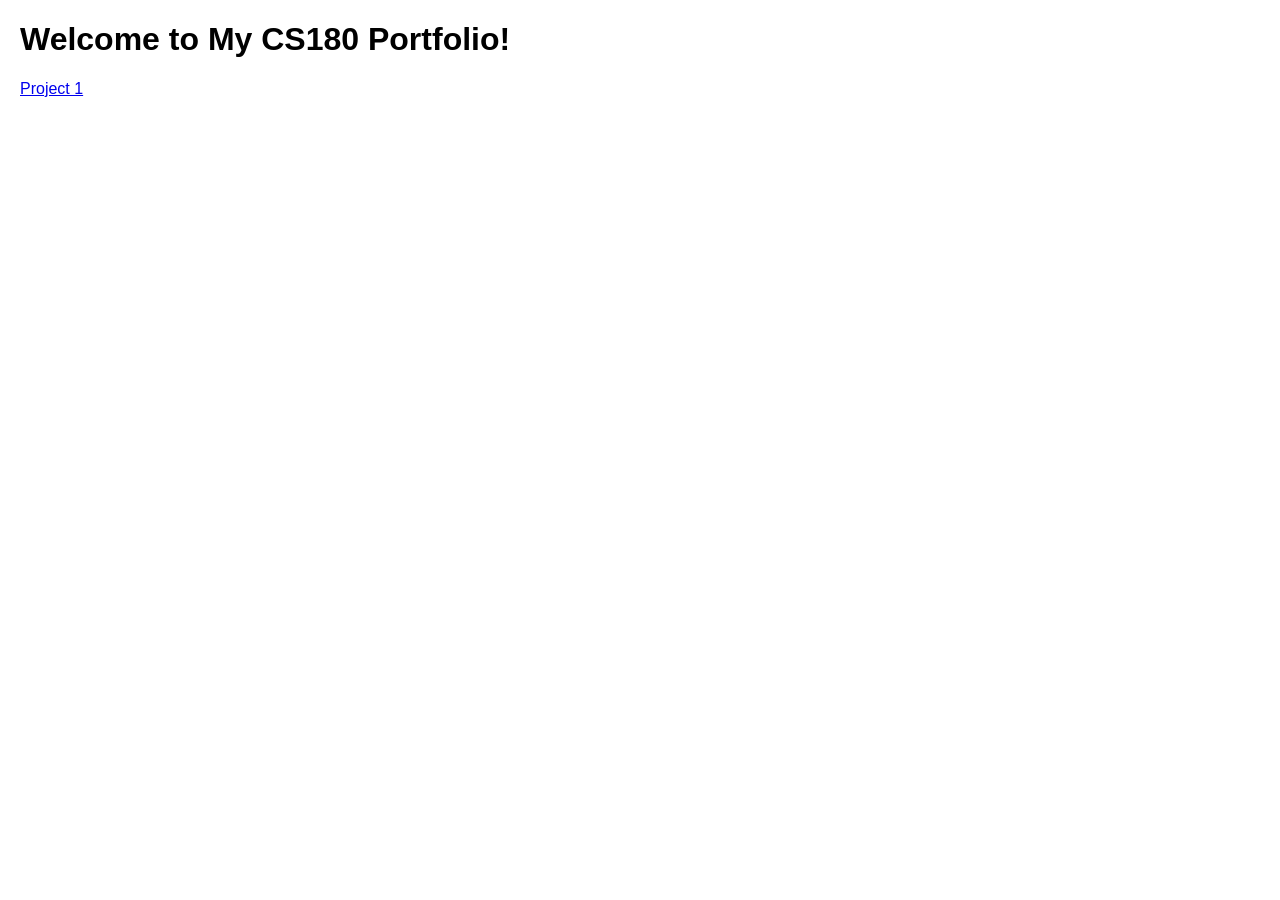
==== index.html @ f22a0783 "Initial commit +index.html" ====
<!DOCTYPE html>
<html>
<head>
    <title>My Portfolio</title>
    <style>
        body {
            font-family: Arial, sans-serif;
            margin: 20px;
        }
    </style>
</head>
<body>
    <h1>Welcome to My CS180 Portfolio!</h1>
    <a href="./1/index.html">Project 1</a>
</body>
</html>
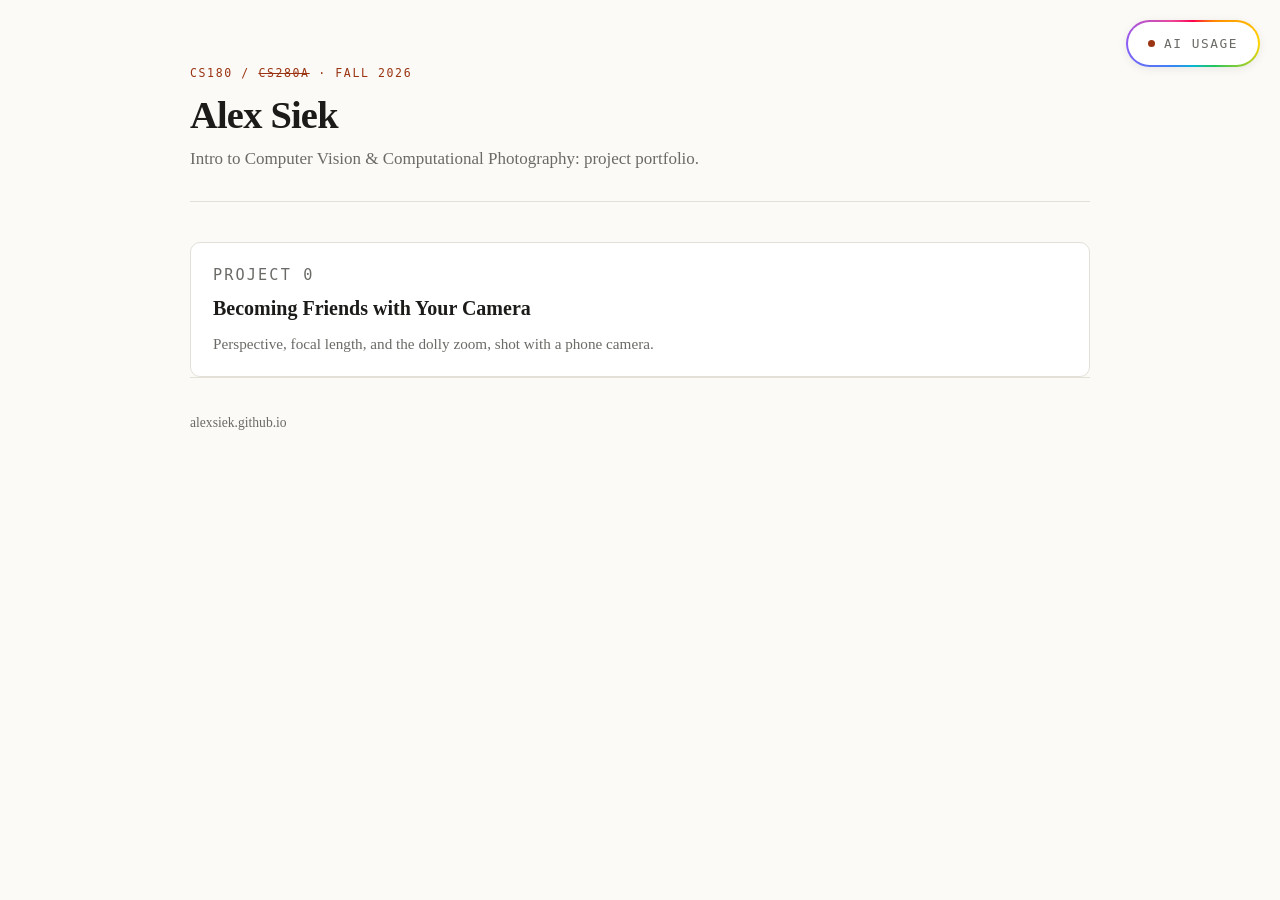
==== commit bf35afa9: "Project 0" ====
--- a/index.html
+++ b/index.html
@@ -1,16 +1,78 @@
 <!DOCTYPE html>
-<html>
+<html lang="en">
 <head>
-    <title>My Portfolio</title>
-    <style>
-        body {
-            font-family: Arial, sans-serif;
-            margin: 20px;
-        }
-    </style>
+  <meta charset="utf-8">
+  <meta name="viewport" content="width=device-width, initial-scale=1">
+  <title>Alex Siek | CS180 Portfolio</title>
+  <link rel="stylesheet" href="./style.css">
 </head>
 <body>
-    <h1>Welcome to My CS180 Portfolio!</h1>
-    <a href="./1/index.html">Project 1</a>
+<div class="wrap">
+
+  <header class="site">
+    <p class="kicker">CS180 / <s>CS280A</s> &middot; Fall 2026</p>
+    <h1>Alex Siek</h1>
+    <p class="subtitle">Intro to Computer Vision &amp; Computational Photography: project portfolio.</p>
+  </header>
+
+  <main>
+    <ul class="projects">
+      <li>
+        <a class="card" href="./0/index.html">
+          <p class="kicker">Project 0</p>
+          <h2>Becoming Friends with Your Camera</h2>
+          <p>Perspective, focal length, and the dolly zoom, shot with a phone camera.</p>
+        </a>
+      </li>
+    </ul>
+  </main>
+
+  <footer class="site">
+    <p>alexsiek.github.io</p>
+  </footer>
+
+</div>
+<div class="ai-disclaimer">
+  <div class="ai-disclaimer__panel" id="ai-usage-note" role="note">
+    <p>
+      For transparency, this website is Claude Coded. I do have a background in software
+      engineering, and I am able to develop and design this website. But to save time, I've
+      used Claude to beautify this website. All results and code (relating to CV) will be
+      handcoded by me, just presentation on the website is Claude Coded.
+    </p>
+  </div>
+  <button class="ai-disclaimer__toggle" type="button"
+          aria-expanded="false" aria-controls="ai-usage-note">AI usage</button>
+</div>
+
+<script>
+  (function () {
+    var widget = document.querySelector('.ai-disclaimer');
+    var toggle = widget.querySelector('.ai-disclaimer__toggle');
+
+    function setOpen(open) {
+      widget.classList.toggle('is-open', open);
+      toggle.setAttribute('aria-expanded', String(open));
+    }
+
+    toggle.addEventListener('click', function () {
+      setOpen(!widget.classList.contains('is-open'));
+    });
+
+    widget.addEventListener('mouseenter', function () { toggle.setAttribute('aria-expanded', 'true'); });
+    widget.addEventListener('mouseleave', function () {
+      if (!widget.classList.contains('is-open')) toggle.setAttribute('aria-expanded', 'false');
+    });
+
+    document.addEventListener('click', function (e) {
+      if (!widget.contains(e.target)) setOpen(false);
+    });
+
+    document.addEventListener('keydown', function (e) {
+      if (e.key === 'Escape') setOpen(false);
+    });
+  })();
+</script>
+
 </body>
-</html>+</html>
--- a/style.css
+++ b/style.css
@@ -0,0 +1,316 @@
+/* Shared styles for AlexSiek.github.io, CS180 portfolio */
+
+:root {
+  --bg: #fbfaf7;
+  --surface: #ffffff;
+  --text: #1c1b19;
+  --muted: #6b6a66;
+  --line: #e3e0d8;
+  --accent: #9a3412;
+  --radius: 10px;
+  --maxw: 900px;
+}
+
+@media (prefers-color-scheme: dark) {
+  :root {
+    --bg: #171614;
+    --surface: #201f1c;
+    --text: #edeae3;
+    --muted: #a3a099;
+    --line: #33312c;
+    --accent: #f0a06a;
+  }
+}
+
+* { box-sizing: border-box; }
+
+body {
+  margin: 0;
+  padding: 0 20px 80px;
+  background: var(--bg);
+  color: var(--text);
+  font-family: "Iowan Old Style", "Palatino Linotype", Georgia, serif;
+  font-size: 17px;
+  line-height: 1.65;
+}
+
+.wrap { max-width: var(--maxw); margin: 0 auto; }
+
+/* ---------- header ---------- */
+
+header.site {
+  padding: 64px 0 28px;
+  border-bottom: 1px solid var(--line);
+  margin-bottom: 40px;
+}
+
+header.site h1 {
+  margin: 0 0 8px;
+  font-size: 2.4rem;
+  line-height: 1.15;
+  letter-spacing: -0.02em;
+}
+
+header.site .subtitle { margin: 0; color: var(--muted); }
+
+.kicker {
+  font-family: ui-monospace, "SF Mono", Menlo, Consolas, monospace;
+  font-size: 0.72rem;
+  letter-spacing: 0.14em;
+  text-transform: uppercase;
+  color: var(--accent);
+  margin: 0 0 10px;
+}
+
+/* ---------- links ---------- */
+
+a { color: var(--accent); text-decoration-thickness: 1px; text-underline-offset: 2px; }
+a:hover { text-decoration-style: dotted; }
+
+.backlink {
+  display: inline-block;
+  margin-bottom: 28px;
+  font-size: 0.9rem;
+  text-decoration: none;
+}
+.backlink:hover { text-decoration: underline; }
+
+/* ---------- project index cards ---------- */
+
+.projects { list-style: none; padding: 0; margin: 0; display: grid; gap: 16px; }
+
+.projects a.card {
+  display: block;
+  padding: 20px 22px;
+  background: var(--surface);
+  border: 1px solid var(--line);
+  border-radius: var(--radius);
+  text-decoration: none;
+  color: inherit;
+  transition: border-color 0.15s ease, transform 0.15s ease;
+}
+.projects a.card:hover { border-color: var(--accent); transform: translateY(-2px); }
+.projects .card h2 { margin: 4px 0 6px; font-size: 1.25rem; }
+.projects .card p { margin: 0; color: var(--muted); font-size: 0.95rem; }
+
+/* ---------- sections ---------- */
+
+section { margin: 0 0 56px; scroll-margin-top: 20px; }
+
+section > h2 {
+  font-size: 1.5rem;
+  margin: 0 0 4px;
+  padding-bottom: 8px;
+  border-bottom: 1px solid var(--line);
+}
+
+h3 { font-size: 1.05rem; margin: 32px 0 8px; }
+
+/* ---------- figures ---------- */
+
+.figure-row {
+  display: grid;
+  grid-template-columns: repeat(auto-fit, minmax(260px, 1fr));
+  gap: 20px;
+  margin: 24px 0;
+}
+
+/* two across, centered within the text column */
+.figure-row.two {
+  grid-template-columns: repeat(2, 1fr);
+  width: min(720px, 100%);
+  margin-inline: auto;
+  justify-items: center;
+}
+
+@media (max-width: 460px) {
+  .figure-row.two { grid-template-columns: 1fr; }
+}
+
+/* four across, allowed to break out past the text column so the photos stay readable */
+.figure-row.four {
+  grid-template-columns: repeat(4, 1fr);
+  position: relative;
+  left: 50%;
+  transform: translateX(-50%);
+  width: min(1180px, calc(100vw - 40px));
+  gap: 14px;
+}
+
+@media (max-width: 820px) {
+  .figure-row.four { grid-template-columns: repeat(2, 1fr); }
+}
+
+@media (max-width: 460px) {
+  .figure-row.four { grid-template-columns: 1fr; }
+}
+
+figure { margin: 0; }
+
+figure img {
+  display: block;
+  width: 100%;
+  height: auto;
+  border-radius: var(--radius);
+  border: 1px solid var(--line);
+  background: var(--surface);
+}
+
+figcaption {
+  margin-top: 8px;
+  font-size: 0.88rem;
+  color: var(--muted);
+  text-align: center;
+}
+
+figure.single { max-width: 560px; margin: 24px auto; }
+figure.single.wide { max-width: 820px; }
+
+/* placeholder box shown until real media is dropped in */
+.placeholder {
+  display: flex;
+  align-items: center;
+  justify-content: center;
+  aspect-ratio: 4 / 3;
+  border: 1px dashed var(--line);
+  border-radius: var(--radius);
+  background: var(--surface);
+  color: var(--muted);
+  font-family: ui-monospace, "SF Mono", Menlo, Consolas, monospace;
+  font-size: 0.8rem;
+  text-align: center;
+  padding: 12px;
+}
+
+/* ---------- floating AI-usage disclaimer ---------- */
+
+/* animatable custom property drives the rotating conic ring */
+@property --ai-angle {
+  syntax: "<angle>";
+  initial-value: 0deg;
+  inherits: false;
+}
+
+.ai-disclaimer {
+  position: fixed;
+  right: 20px;
+  top: 20px;
+  z-index: 50;
+  display: flex;
+  flex-direction: column;
+  align-items: flex-end;
+  gap: 10px;
+  font-family: ui-monospace, "SF Mono", Menlo, Consolas, monospace;
+}
+
+.ai-disclaimer__toggle {
+  display: inline-flex;
+  align-items: center;
+  gap: 9px;
+  padding: 11px 20px;
+  border: 2px solid transparent;
+  border-radius: 999px;
+  /* inner fill on the padding box, rainbow ring on the border box */
+  background:
+    linear-gradient(var(--surface), var(--surface)) padding-box,
+    conic-gradient(from var(--ai-angle),
+      #ff004d, #ff8a00, #ffd400, #22c55e, #06b6d4, #3b82f6, #8b5cf6, #ec4899, #ff004d) border-box;
+  color: var(--muted);
+  font: inherit;
+  font-size: 0.8rem;
+  letter-spacing: 0.12em;
+  text-transform: uppercase;
+  cursor: pointer;
+  box-shadow: 0 2px 10px rgba(0, 0, 0, 0.08);
+  animation: ai-ring-spin 4s linear infinite;
+  transition: color 0.18s ease, transform 0.18s ease;
+}
+
+@keyframes ai-ring-spin {
+  to { --ai-angle: 360deg; }
+}
+
+.ai-disclaimer__toggle::before {
+  content: "";
+  width: 7px;
+  height: 7px;
+  border-radius: 50%;
+  background: var(--accent);
+}
+
+.ai-disclaimer__toggle:hover,
+.ai-disclaimer__toggle:focus-visible {
+  color: var(--text);
+  transform: translateY(-1px);
+}
+
+.ai-disclaimer__panel {
+  order: 1; /* sits below the button, which is pinned to the top of the page */
+  width: min(340px, calc(100vw - 40px));
+  padding: 16px 18px;
+  background: var(--surface);
+  border: 1px solid var(--line);
+  border-radius: var(--radius);
+  box-shadow: 0 8px 28px rgba(0, 0, 0, 0.12);
+  font-family: inherit;
+  font-size: 0.78rem;
+  line-height: 1.6;
+  color: var(--muted);
+  opacity: 0;
+  visibility: hidden;
+  transform: translateY(-8px);
+  pointer-events: none;
+  transition: opacity 0.18s ease, transform 0.18s ease, visibility 0.18s;
+}
+
+.ai-disclaimer__panel p { margin: 0; }
+
+.ai-disclaimer:hover .ai-disclaimer__panel,
+.ai-disclaimer:focus-within .ai-disclaimer__panel,
+.ai-disclaimer.is-open .ai-disclaimer__panel {
+  opacity: 1;
+  visibility: visible;
+  transform: translateY(0);
+  pointer-events: auto;
+}
+
+@media (prefers-reduced-motion: reduce) {
+  .ai-disclaimer__toggle { animation: none; }
+  .ai-disclaimer__toggle,
+  .ai-disclaimer__panel { transition: none; }
+}
+
+/* ---------- misc ---------- */
+
+.note {
+  border-left: 3px solid var(--accent);
+  padding: 2px 0 2px 16px;
+  color: var(--muted);
+  font-size: 0.95rem;
+}
+
+.meta { color: var(--muted); font-size: 0.9rem; }
+
+footer.site {
+  border-top: 1px solid var(--line);
+  padding-top: 20px;
+  color: var(--muted);
+  font-size: 0.85rem;
+}
+
+@media print {
+  body { padding: 0; font-size: 11pt; }
+  .backlink, footer.site { display: none; }
+  .figure-row { break-inside: avoid; }
+
+  /* keep the disclaimer in the printed PDF, laid out in the flow and always open */
+  .ai-disclaimer { position: static; display: block; margin-top: 32px; }
+  .ai-disclaimer__toggle { display: none; }
+  .ai-disclaimer__panel {
+    opacity: 1;
+    visibility: visible;
+    transform: none;
+    width: auto;
+    box-shadow: none;
+  }
+}
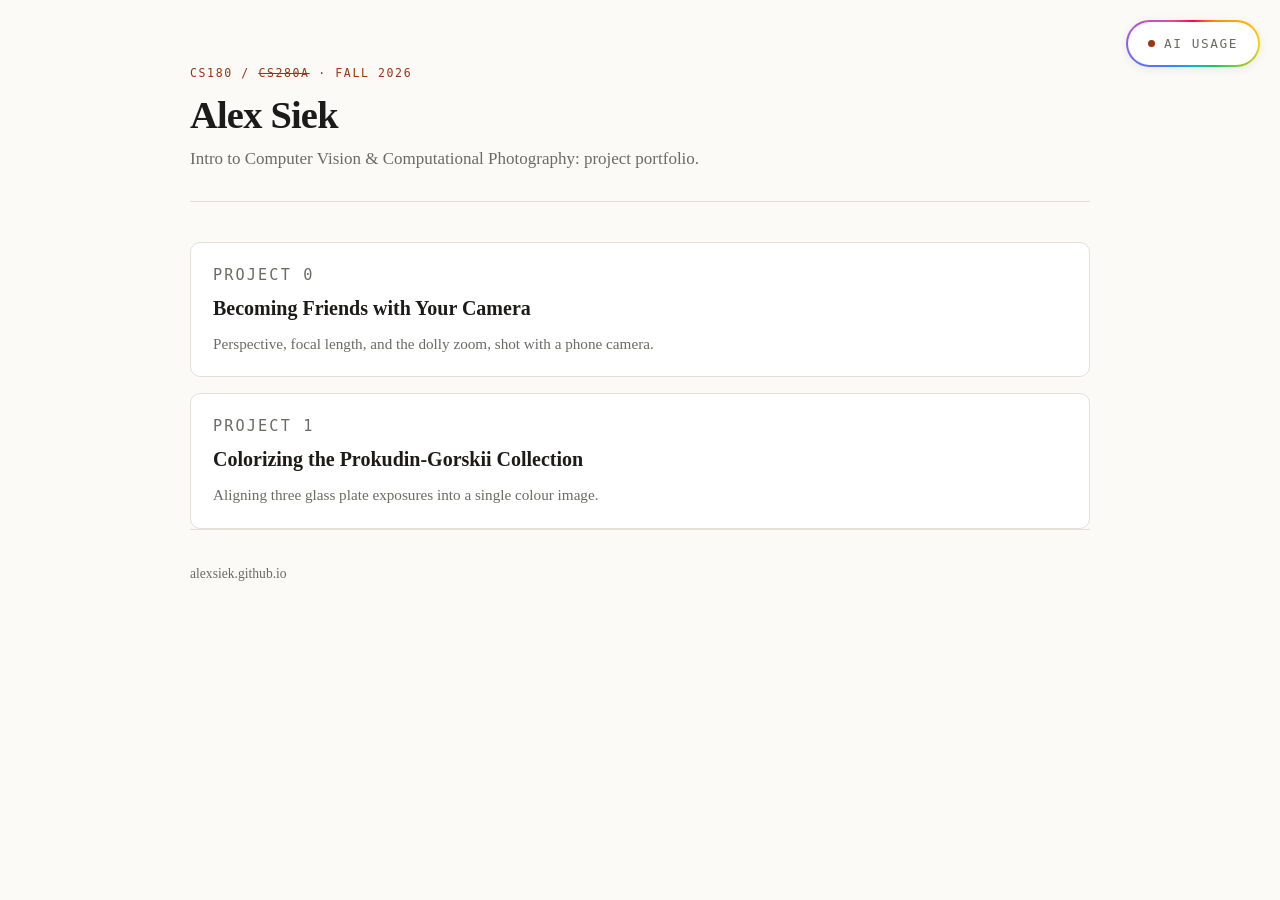
==== commit 65eaefe5: "Project 1" ====
--- a/index.html
+++ b/index.html
@@ -22,6 +22,13 @@
           <p class="kicker">Project 0</p>
           <h2>Becoming Friends with Your Camera</h2>
           <p>Perspective, focal length, and the dolly zoom, shot with a phone camera.</p>
+        </a>
+      </li>
+      <li>
+        <a class="card" href="./1/index.html">
+          <p class="kicker">Project 1</p>
+          <h2>Colorizing the Prokudin-Gorskii Collection</h2>
+          <p>Aligning three glass plate exposures into a single colour image.</p>
         </a>
       </li>
     </ul>
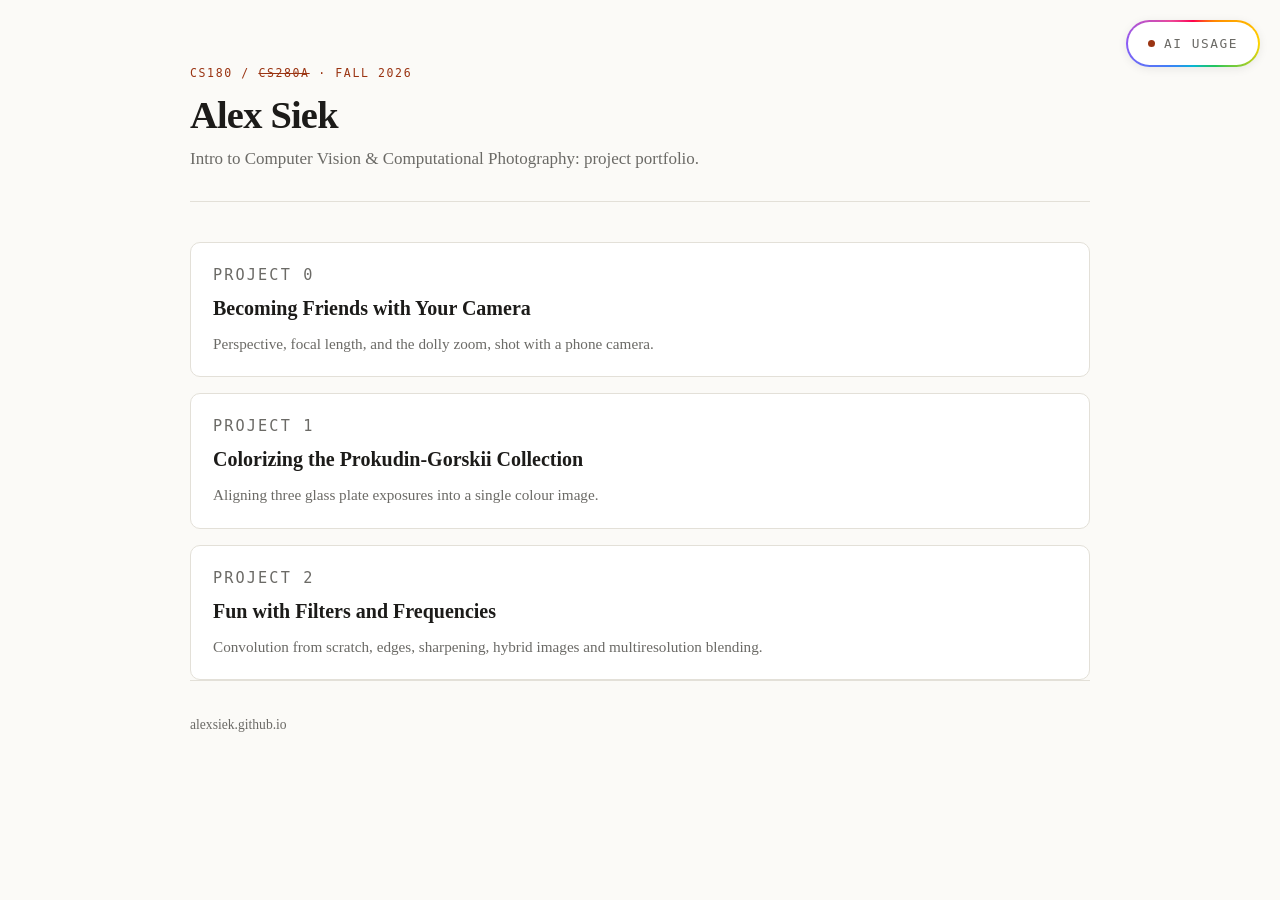
==== commit a69f5ba7: "Project 2" ====
--- a/index.html
+++ b/index.html
@@ -29,6 +29,13 @@
           <p class="kicker">Project 1</p>
           <h2>Colorizing the Prokudin-Gorskii Collection</h2>
           <p>Aligning three glass plate exposures into a single colour image.</p>
+        </a>
+      </li>
+      <li>
+        <a class="card" href="./2/index.html">
+          <p class="kicker">Project 2</p>
+          <h2>Fun with Filters and Frequencies</h2>
+          <p>Convolution from scratch, edges, sharpening, hybrid images and multiresolution blending.</p>
         </a>
       </li>
     </ul>
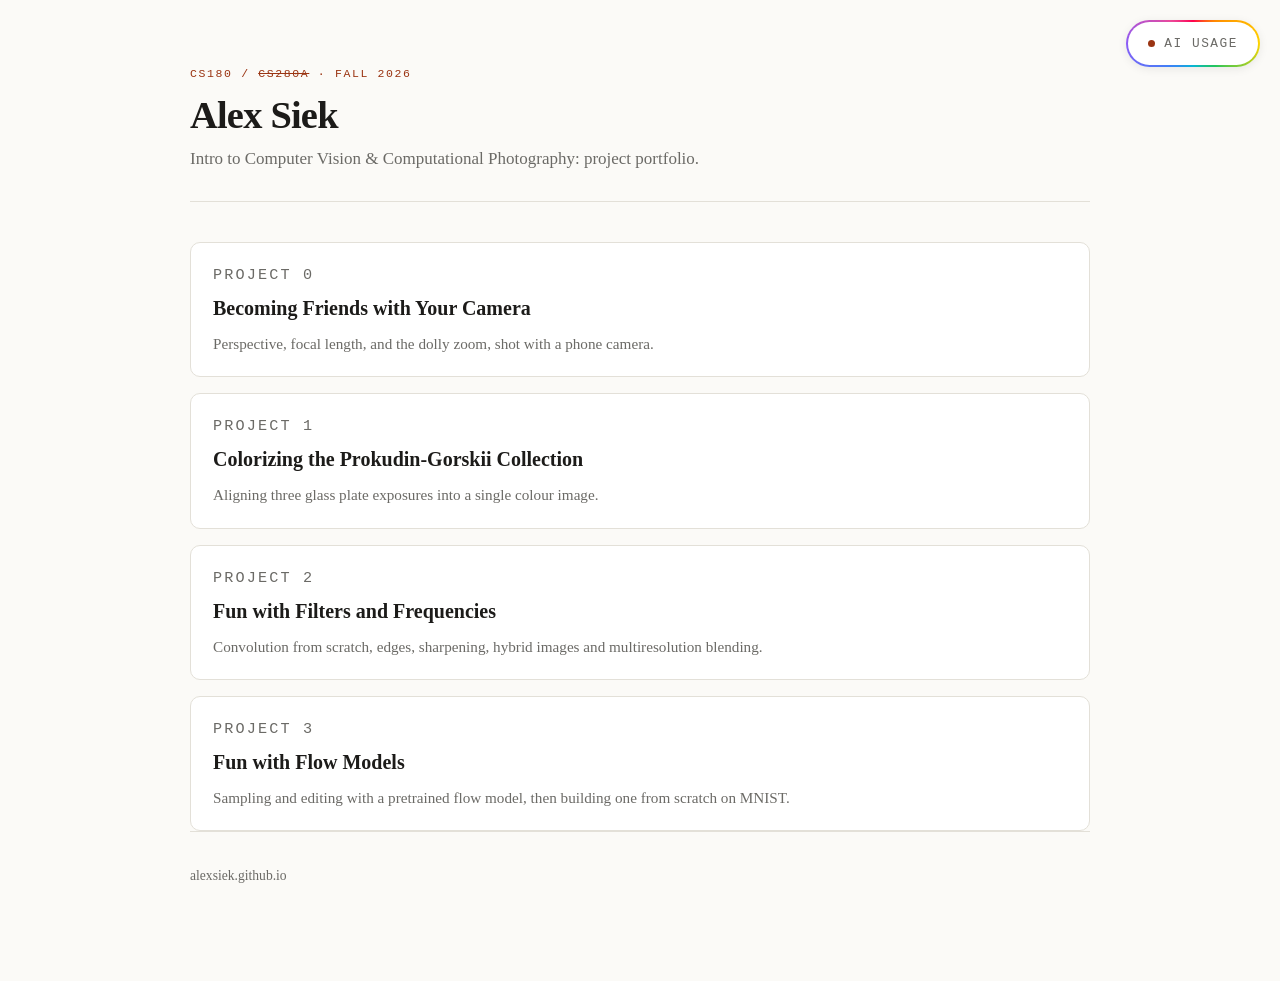
==== commit fce03bb1: "Project 3" ====
--- a/index.html
+++ b/index.html
@@ -36,6 +36,13 @@
           <p class="kicker">Project 2</p>
           <h2>Fun with Filters and Frequencies</h2>
           <p>Convolution from scratch, edges, sharpening, hybrid images and multiresolution blending.</p>
+        </a>
+      </li>
+      <li>
+        <a class="card" href="./3/index.html">
+          <p class="kicker">Project 3</p>
+          <h2>Fun with Flow Models</h2>
+          <p>Sampling and editing with a pretrained flow model, then building one from scratch on MNIST.</p>
         </a>
       </li>
     </ul>
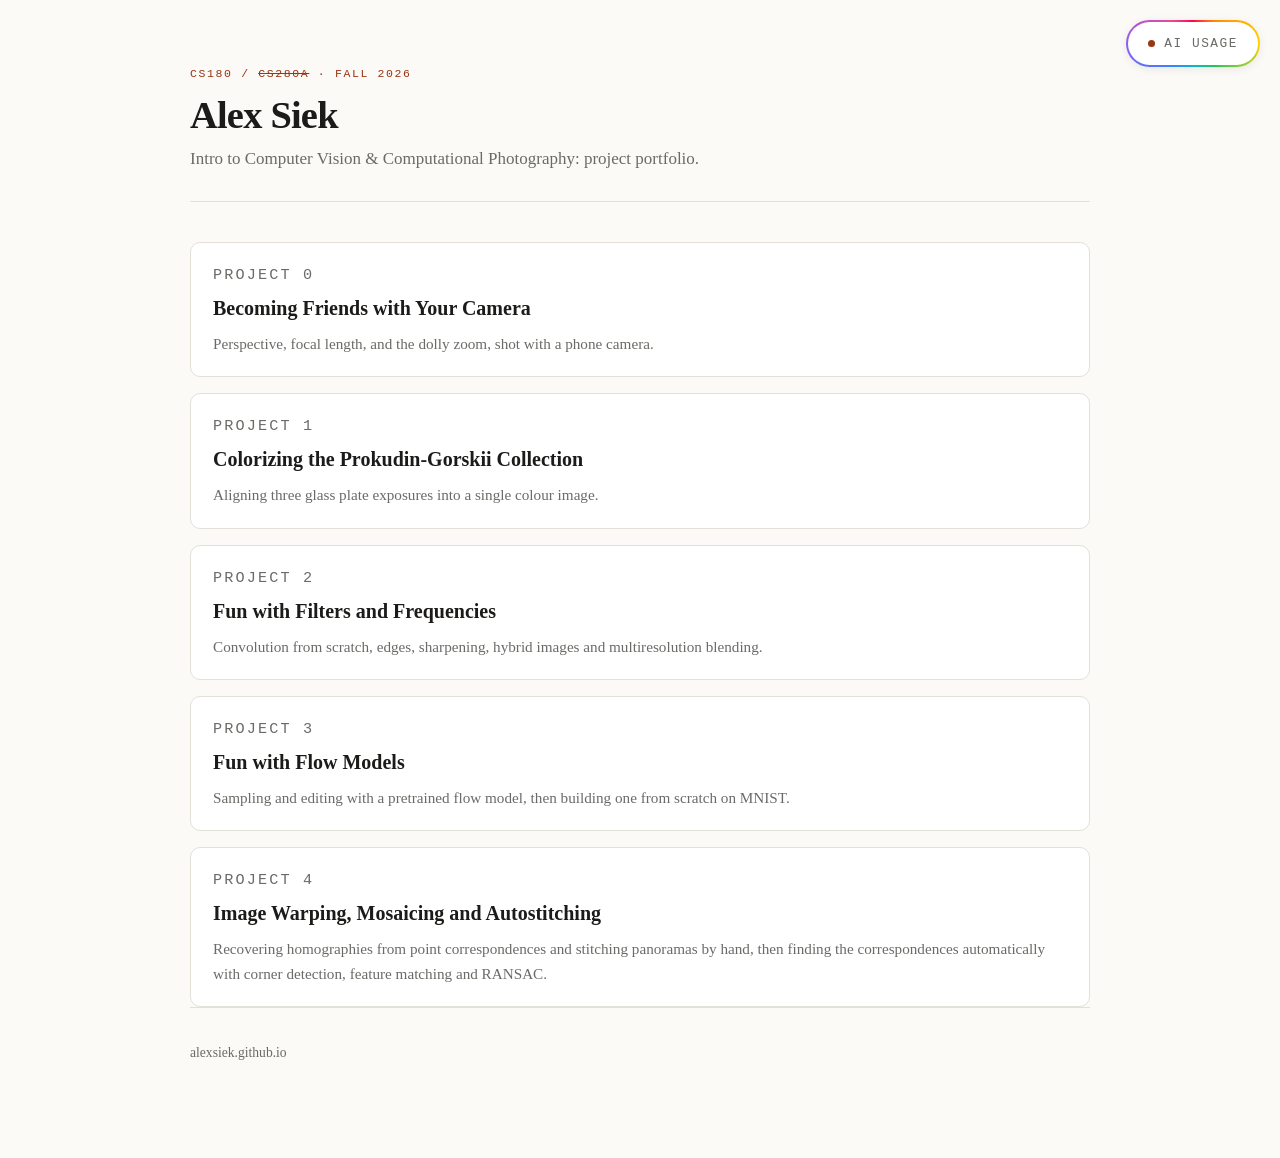
==== commit c487a740: "Project 4" ====
--- a/index.html
+++ b/index.html
@@ -43,6 +43,13 @@
           <p class="kicker">Project 3</p>
           <h2>Fun with Flow Models</h2>
           <p>Sampling and editing with a pretrained flow model, then building one from scratch on MNIST.</p>
+        </a>
+      </li>
+      <li>
+        <a class="card" href="./4/index.html">
+          <p class="kicker">Project 4</p>
+          <h2>Image Warping, Mosaicing and Autostitching</h2>
+          <p>Recovering homographies from point correspondences and stitching panoramas by hand, then finding the correspondences automatically with corner detection, feature matching and RANSAC.</p>
         </a>
       </li>
     </ul>
